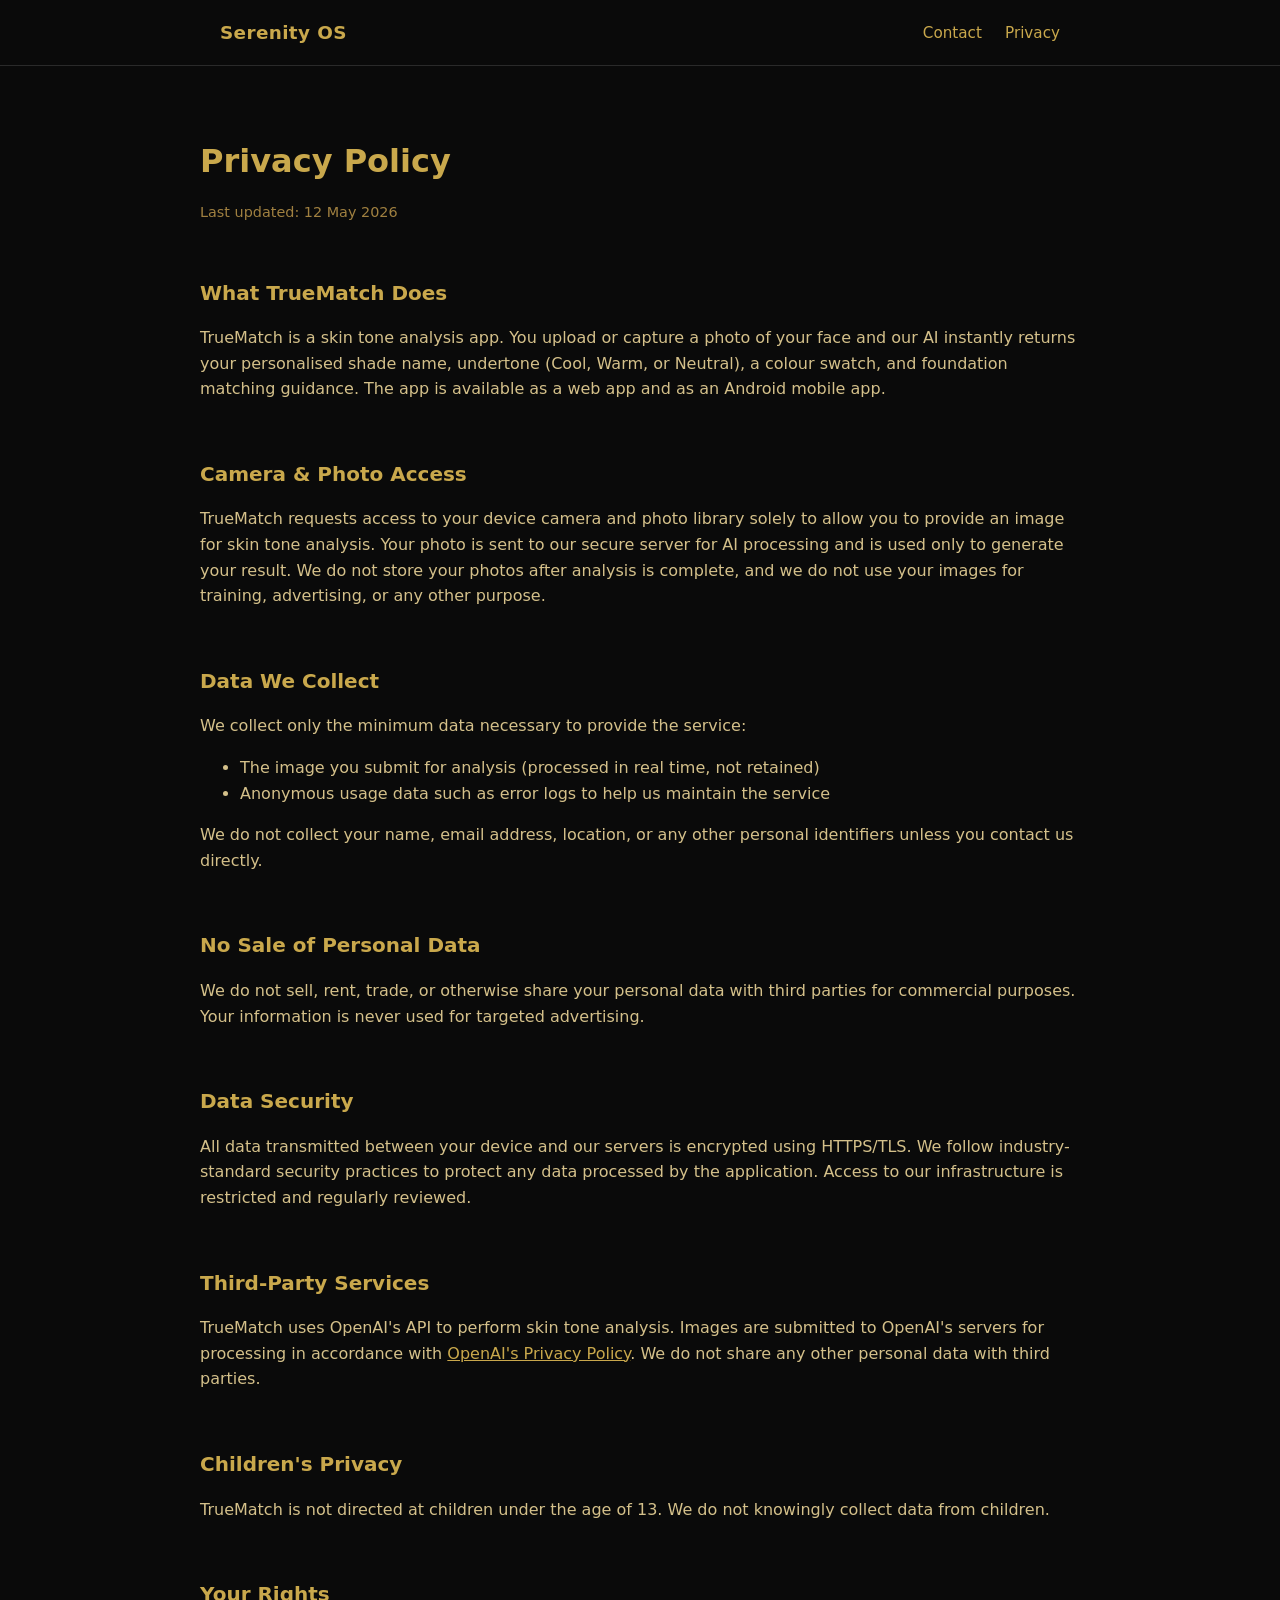
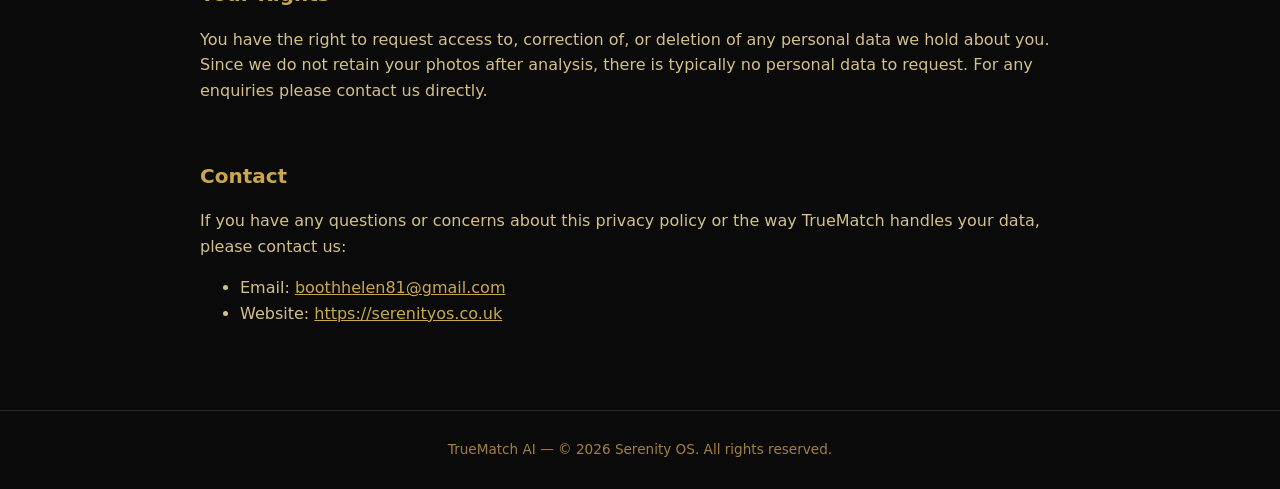
==== privacy.html @ 1fd8f5d9 "First version of website" ====
<!doctype html>
<html lang="en-GB">
<head>
  <meta charset="utf-8">
  <meta name="viewport" content="width=device-width, initial-scale=1">
  <title>Privacy Policy – TrueMatch</title>
  <link rel="stylesheet" href="style.css">
</head>
<body>
  <header>
    <div class="wrap">
      <a class="brand" href="index.html">Serenity OS</a>
      <nav>
        <a href="index.html#contact">Contact</a>
        <a href="privacy.html">Privacy</a>
      </nav>
    </div>
  </header>

  <main class="wrap policy">
    <h1>Privacy Policy</h1>
    <p class="updated">Last updated: 12 May 2026</p>

    <section>
      <h2>What TrueMatch Does</h2>
      <p>TrueMatch is a skin tone analysis app. You upload or capture a photo of your face and our AI instantly returns your personalised shade name, undertone (Cool, Warm, or Neutral), a colour swatch, and foundation matching guidance. The app is available as a web app and as an Android mobile app.</p>
    </section>

    <section>
      <h2>Camera &amp; Photo Access</h2>
      <p>TrueMatch requests access to your device camera and photo library solely to allow you to provide an image for skin tone analysis. Your photo is sent to our secure server for AI processing and is used only to generate your result. We do not store your photos after analysis is complete, and we do not use your images for training, advertising, or any other purpose.</p>
    </section>

    <section>
      <h2>Data We Collect</h2>
      <p>We collect only the minimum data necessary to provide the service:</p>
      <ul>
        <li>The image you submit for analysis (processed in real time, not retained)</li>
        <li>Anonymous usage data such as error logs to help us maintain the service</li>
      </ul>
      <p>We do not collect your name, email address, location, or any other personal identifiers unless you contact us directly.</p>
    </section>

    <section>
      <h2>No Sale of Personal Data</h2>
      <p>We do not sell, rent, trade, or otherwise share your personal data with third parties for commercial purposes. Your information is never used for targeted advertising.</p>
    </section>

    <section>
      <h2>Data Security</h2>
      <p>All data transmitted between your device and our servers is encrypted using HTTPS/TLS. We follow industry-standard security practices to protect any data processed by the application. Access to our infrastructure is restricted and regularly reviewed.</p>
    </section>

    <section>
      <h2>Third-Party Services</h2>
      <p>TrueMatch uses OpenAI's API to perform skin tone analysis. Images are submitted to OpenAI's servers for processing in accordance with <a href="https://openai.com/policies/privacy-policy" target="_blank" rel="noopener noreferrer">OpenAI's Privacy Policy</a>. We do not share any other personal data with third parties.</p>
    </section>

    <section>
      <h2>Children's Privacy</h2>
      <p>TrueMatch is not directed at children under the age of 13. We do not knowingly collect data from children.</p>
    </section>

    <section>
      <h2>Your Rights</h2>
      <p>You have the right to request access to, correction of, or deletion of any personal data we hold about you. Since we do not retain your photos after analysis, there is typically no personal data to request. For any enquiries please contact us directly.</p>
    </section>

    <section>
      <h2>Contact</h2>
      <p>If you have any questions or concerns about this privacy policy or the way TrueMatch handles your data, please contact us:</p>
      <ul>
        <li>Email: <a href="mailto:boothhelen81@gmail.com">boothhelen81@gmail.com</a></li>
        <li>Website: <a href="https://serenityos.co.uk">https://serenityos.co.uk</a></li>
      </ul>
    </section>
  </main>

  <footer>
    <div class="wrap">TrueMatch AI &mdash; &copy; 2026 Serenity OS. All rights reserved.</div>
  </footer>
</body>
</html>
---- style.css ----
:root {
  --bg: #0a0a0a;
  --panel: #141414;
  --line: #2a2a2a;
  --gold: #c9a84c;
  --text: #d4c08a;
  --muted: #a08040;
}

* { box-sizing: border-box; }

body {
  margin: 0;
  background: var(--bg);
  color: var(--text);
  font-family: system-ui, -apple-system, "Segoe UI", Roboto, sans-serif;
  line-height: 1.6;
}

a { color: var(--gold); }

.wrap { max-width: 880px; margin: 0 auto; padding: 0 20px; }

header { border-bottom: 1px solid var(--line); }
header .wrap { display: flex; justify-content: space-between; align-items: center; padding-top: 18px; padding-bottom: 18px; }
.brand { color: var(--gold); font-weight: 700; font-size: 1.15rem; text-decoration: none; letter-spacing: .02em; }
nav a { margin-left: 18px; text-decoration: none; font-size: .95rem; }

.hero { text-align: center; padding: 72px 0 56px; }
.hero h1 { color: var(--gold); font-size: clamp(2rem, 6vw, 3rem); margin: 0 0 12px; }
.hero p { font-size: 1.15rem; max-width: 560px; margin: 0 auto 32px; }

.play-btn {
  display: inline-flex; align-items: center; gap: 10px;
  background: var(--gold); color: #0a0a0a;
  padding: 14px 26px; border-radius: 10px;
  font-weight: 700; text-decoration: none; font-size: 1.05rem;
}
.play-btn:hover { background: #ddbc5e; }
.play-btn svg { width: 22px; height: 22px; }

section { padding: 40px 0; border-top: 1px solid var(--line); }
h2 { color: var(--gold); margin-top: 0; }

.steps { display: grid; grid-template-columns: repeat(auto-fit, minmax(220px, 1fr)); gap: 16px; padding: 0; list-style: none; }
.steps li { background: var(--panel); border: 1px solid var(--line); border-radius: 12px; padding: 20px; }
.steps strong { color: var(--gold); display: block; margin-bottom: 6px; }

footer { border-top: 1px solid var(--line); padding: 28px 0; font-size: .85rem; color: var(--muted); text-align: center; }

.policy { padding: 48px 0; }
.policy h1 { color: var(--gold); margin-bottom: 4px; }
.policy .updated { color: var(--muted); font-size: .9rem; margin-bottom: 32px; }
.policy section { padding: 20px 0; border: 0; }
.policy h2 { font-size: 1.25rem; }
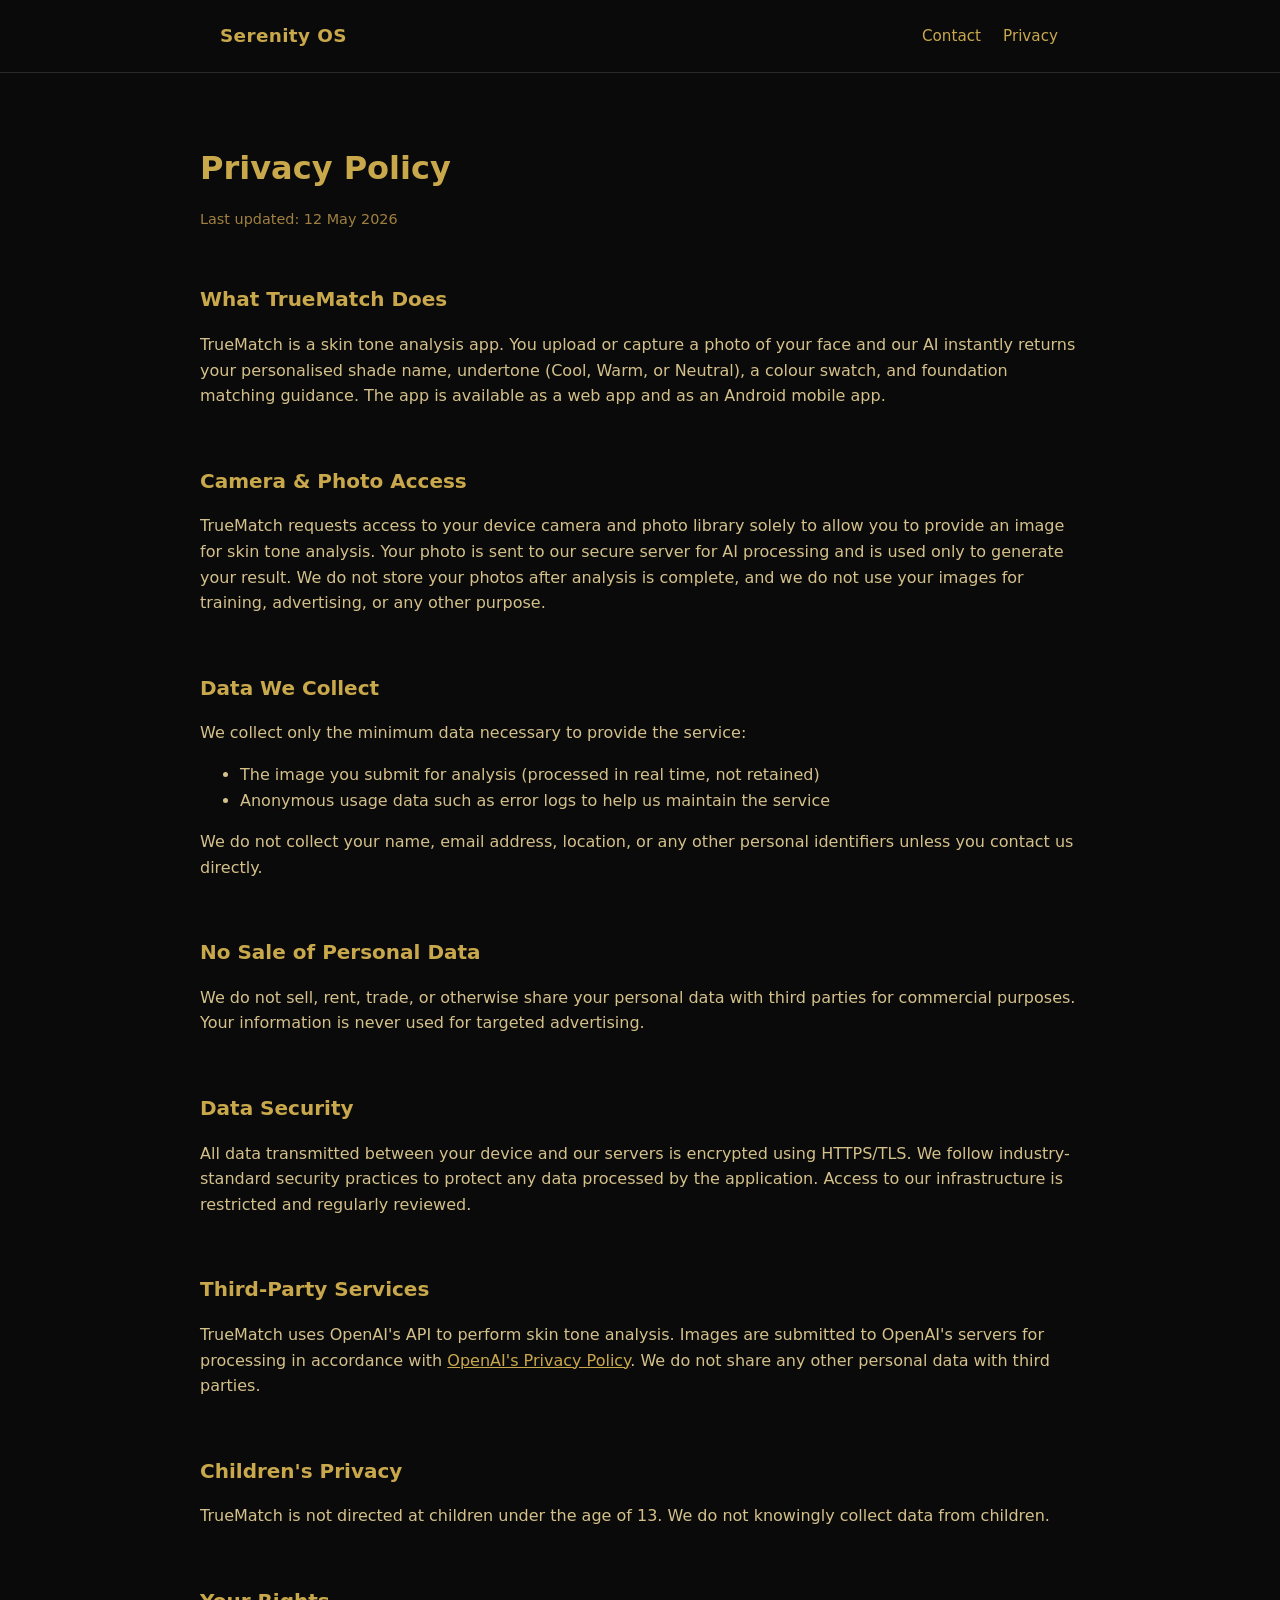
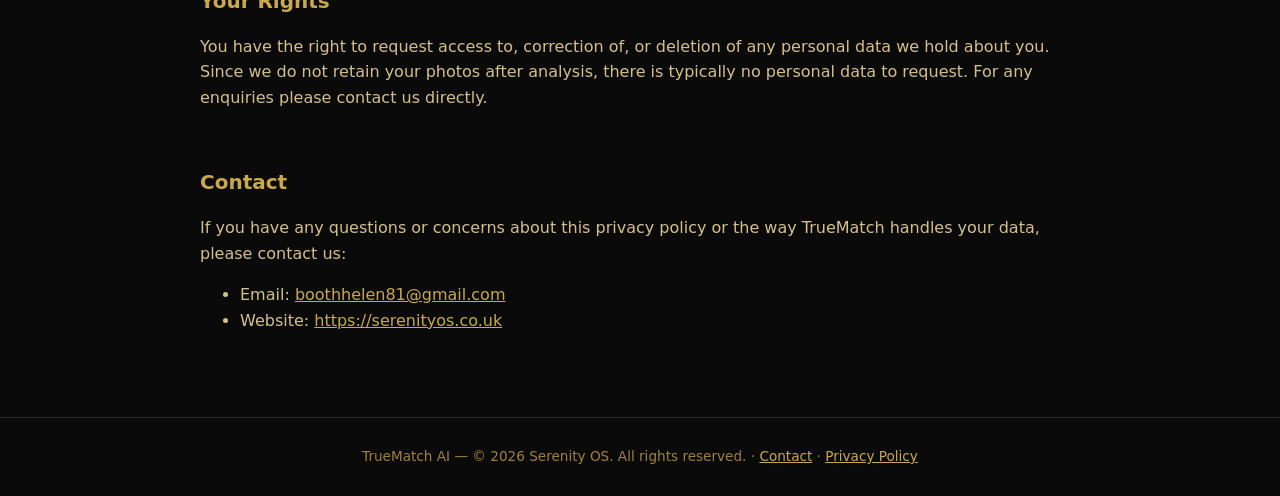
==== commit 8834db77: "Make header nav links visible on small screens; add Contact and Privacy links to footers Co-Authored" ====
--- a/privacy.html
+++ b/privacy.html
@@ -77,7 +77,7 @@
   </main>
 
   <footer>
-    <div class="wrap">TrueMatch AI &mdash; &copy; 2026 Serenity OS. All rights reserved.</div>
+    <div class="wrap">TrueMatch AI &mdash; &copy; 2026 Serenity OS. All rights reserved. &middot; <a href="index.html#contact">Contact</a> &middot; <a href="privacy.html">Privacy Policy</a></div>
   </footer>
 </body>
 </html>
--- a/style.css
+++ b/style.css
@@ -22,9 +22,15 @@
 .wrap { max-width: 880px; margin: 0 auto; padding: 0 20px; }
 
 header { border-bottom: 1px solid var(--line); }
-header .wrap { display: flex; justify-content: space-between; align-items: center; padding-top: 18px; padding-bottom: 18px; }
+header .wrap { display: flex; flex-wrap: wrap; justify-content: space-between; align-items: center; gap: 8px 16px; padding-top: 18px; padding-bottom: 18px; }
 .brand { color: var(--gold); font-weight: 700; font-size: 1.15rem; text-decoration: none; letter-spacing: .02em; }
-nav a { margin-left: 18px; text-decoration: none; font-size: .95rem; }
+nav { display: flex; flex-wrap: wrap; gap: 6px 18px; }
+nav a { display: inline-block; padding: 6px 2px; text-decoration: none; font-size: .95rem; }
+
+@media (max-width: 480px) {
+  header .wrap { flex-direction: column; justify-content: center; }
+  nav { justify-content: center; }
+}
 
 .hero { text-align: center; padding: 72px 0 56px; }
 .hero h1 { color: var(--gold); font-size: clamp(2rem, 6vw, 3rem); margin: 0 0 12px; }
